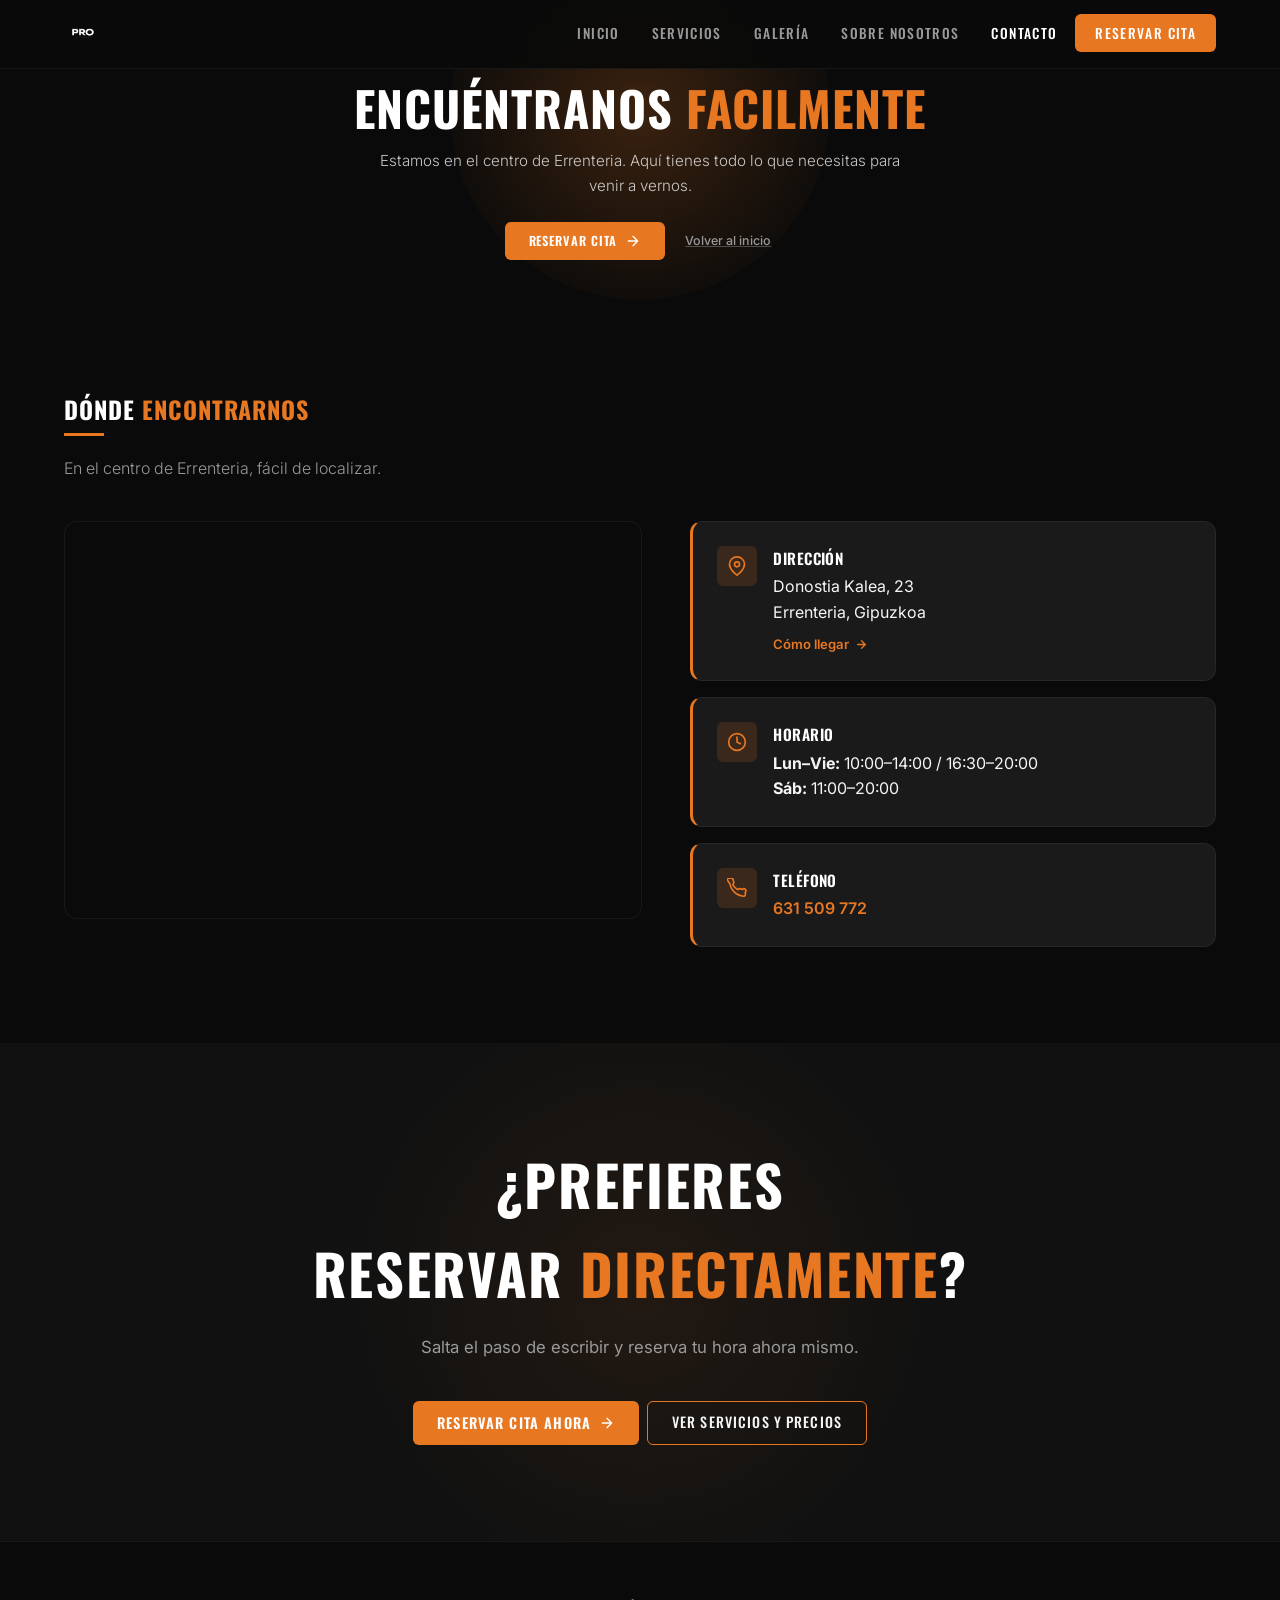
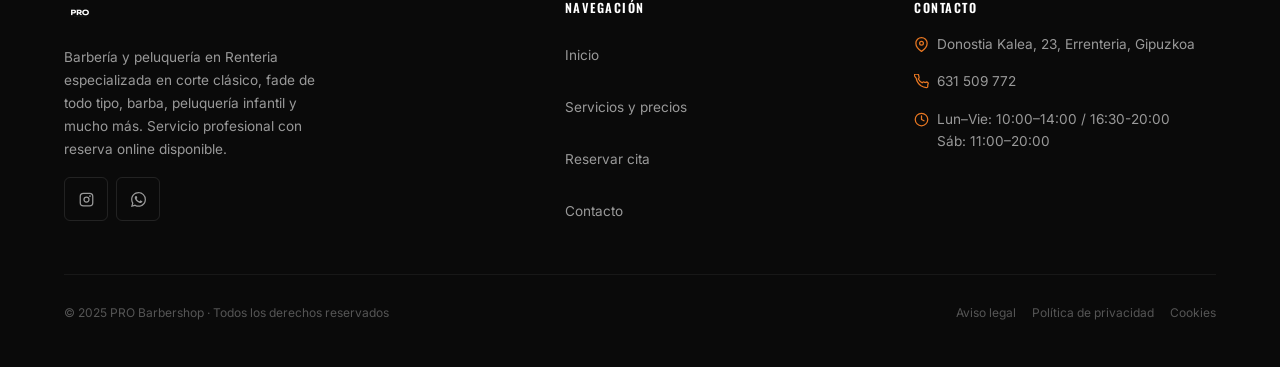
==== contacto.html @ c108e3f0 "commit pre-final" ====
<!DOCTYPE html>
<html lang="es">
<head>
  <meta charset="UTF-8">
  <meta name="viewport" content="width=device-width, initial-scale=1.0">
  <meta name="description" content="Contacta con PRO Barbershop en Errenteria. Dirección, horario, mapa y teléfono de nuestra barbería en Donostia Kalea 23, Gipuzkoa.">
  <meta name="theme-color" content="#0a0a0a">
  <title>Contacto — PRO Barbershop | Barbería en Errenteria</title>
  <link rel="preconnect" href="https://fonts.googleapis.com">
  <link rel="preconnect" href="https://fonts.gstatic.com" crossorigin>
  <link href="https://fonts.googleapis.com/css2?family=Oswald:wght@300;400;500;600;700&family=Inter:wght@300;400;500;600&display=swap" rel="stylesheet">
  <link rel="stylesheet" href="css/styles.css">
  <script type="text/javascript" charset="UTF-8" src="//cdn.cookie-script.com/s/6c1a89effa91e17a76d53b8a94916b73.js"></script>
</head>
<body>

  <!-- NAVEGACIÓN -->
  <header>
    <nav class="nav" role="navigation" aria-label="Navegación principal">
      <div class="container nav-inner">
        <a href="index.html" aria-label="PRO Barbershop — Inicio">
          <img src="img/logo-barber-pro.png" alt="PRO Barbershop" class="nav-logo">
        </a>

        <ul class="nav-links" role="list">
          <li><a href="index.html">Inicio</a></li>
          <li><a href="servicios.html">Servicios</a></li>
          <li><a href="galeria.html">Galería</a></li>
          <li><a href="sobre-nosotros.html">Sobre nosotros</a></li>
          <li><a href="contacto.html" class="activo">Contacto</a></li>
          <li><a href="reservas.html" class="nav-cta">Reservar cita</a></li>
        </ul>
        <button class="nav-hamburger" id="hamburger" aria-label="Abrir menú" aria-expanded="false">
          <span></span><span></span><span></span>
        </button>
      </div>
      <nav class="nav-menu-movil" id="menu-movil" aria-label="Menú móvil">
        <a href="index.html">Inicio</a>
        <a href="servicios.html">Servicios</a>
        <a href="galeria.html">Galería</a>
        <a href="sobre-nosotros.html">Sobre nosotros</a>
        <a href="contacto.html">Contacto</a>
        <a href="reservas.html" class="btn-primario">Reservar cita &rarr;</a>
      </nav>
    </nav>
  </header>


  <!-- ==========================================
       HEADER DE PÁGINA — compacto
  =========================================== -->
  <section class="header-pagina header-pagina-compacto" aria-label="Contacto">
    <div class="header-pagina-glow" aria-hidden="true"></div>
    <div class="container">
      <div class="header-pagina-contenido">
        <h1 class="hero-titulo header-pagina-titulo-compacto">
          Encuéntranos <span>facilmente</span>
        </h1>
        <p class="hero-subtitulo">
          Estamos en el centro de Errenteria. Aquí tienes todo
          lo que necesitas para venir a vernos.
        </p>
        <div class="header-pagina-acciones">
          <a href="reservas.html" class="btn-primario">
            Reservar cita
            <svg width="16" height="16" viewBox="0 0 24 24" fill="none" stroke="currentColor" stroke-width="2" stroke-linecap="round" stroke-linejoin="round" aria-hidden="true"><path d="M5 12h14M12 5l7 7-7 7"/></svg>
          </a>
          <a href="index.html" class="btn-volver">Volver al inicio</a>
        </div>
      </div>
    </div>
  </section>


  <!-- ==========================================
     MAPA + DATOS DE CONTACTO
=========================================== -->
<section class="seccion contacto-mapa" aria-label="Ubicación y mapa">
  <div class="container">

    <div class="reveal">
      <p class="seccion-titulo">Dónde <span>encontrarnos</span></p>
      <div class="linea-acento"></div>
      <p class="seccion-subtitulo">En el centro de Errenteria, fácil de localizar.</p>
    </div>

    <div class="contacto-grid">

      <!-- Mapa -->
      <div class="contacto-mapa-wrap reveal">
        <iframe
          class="contacto-mapa-iframe"
          src="https://www.google.com/maps?q=Donostia+Kalea+23,+Errenteria,+Gipuzkoa&output=embed"
          loading="lazy"
          referrerpolicy="no-referrer-when-downgrade"
          title="Ubicación de PRO Barbershop en Errenteria">
        </iframe>
      </div>

      <!-- Datos -->
      <div class="reveal reveal-delay-1">

        <div class="info-grid info-grid-vertical">

          <article class="info-card">
            <div class="info-card-icono" aria-hidden="true">
              <svg width="20" height="20" viewBox="0 0 24 24" fill="none" stroke="currentColor" stroke-width="2" stroke-linecap="round" stroke-linejoin="round"><path d="M21 10c0 7-9 13-9 13s-9-6-9-13a9 9 0 0118 0z"/><circle cx="12" cy="10" r="3"/></svg>
            </div>
            <div class="info-card-contenido">
              <h3 class="info-card-titulo">Dirección</h3>
              <p class="info-card-texto">
                Donostia Kalea, 23<br>
                Errenteria, Gipuzkoa
              </p>
              <a href="https://www.google.com/maps?q=Donostia+Kalea+23,+Errenteria,+Gipuzkoa" target="_blank" rel="noopener" class="contacto-link">
                Cómo llegar
                <svg width="13" height="13" viewBox="0 0 24 24" fill="none" stroke="currentColor" stroke-width="2.5" stroke-linecap="round" stroke-linejoin="round"><path d="M5 12h14M12 5l7 7-7 7"/></svg>
              </a>
            </div>
          </article>

          <article class="info-card">
            <div class="info-card-icono" aria-hidden="true">
              <svg width="20" height="20" viewBox="0 0 24 24" fill="none" stroke="currentColor" stroke-width="2" stroke-linecap="round" stroke-linejoin="round"><circle cx="12" cy="12" r="10"/><polyline points="12 6 12 12 16 14"/></svg>
            </div>
            <div class="info-card-contenido">
              <h3 class="info-card-titulo">Horario</h3>
              <p class="info-card-texto">
                <b>Lun–Vie:</b> 10:00–14:00 / 16:30–20:00<br>
                <b>Sáb:</b> 11:00–20:00
              </p>
            </div>
          </article>

          <article class="info-card">
            <div class="info-card-icono" aria-hidden="true">
              <svg width="20" height="20" viewBox="0 0 24 24" fill="none" stroke="currentColor" stroke-width="2" stroke-linecap="round" stroke-linejoin="round"><path d="M22 16.92v3a2 2 0 01-2.18 2 19.79 19.79 0 01-8.63-3.07A19.5 19.5 0 013.43 6.68 19.79 19.79 0 01.36 2.18 2 2 0 012.36.18h3a2 2 0 012 1.72c.127.96.361 1.903.7 2.81a2 2 0 01-.45 2.11L6.91 7.91a16 16 0 006.16 6.16l.72-.72a2 2 0 012.11-.45c.907.339 1.85.573 2.81.7A2 2 0 0122 16.92z"/></svg>
            </div>
            <div class="info-card-contenido">
              <h3 class="info-card-titulo">Teléfono</h3>
              <p class="info-card-texto">
                <a href="tel:+34631509772" class="contacto-link-inline">631 509 772</a>
              </p>
            </div>
          </article>

        </div>
      </div>

    </div>

  </div>
</section>

  <!-- ==========================================
       CTA FINAL
  =========================================== -->
  <section class="cta-final" aria-label="Llamada a la acción final">
    <div class="container">
      <div class="reveal">
        <h2 class="cta-final-titulo">¿Prefieres<br>reservar <span>directamente</span>?</h2>
        <p class="cta-final-subtitulo">Salta el paso de escribir y reserva tu hora ahora mismo.</p>
        <div class="cta-final-acciones">
          <a href="reservas.html" class="btn-primario">
            Reservar cita ahora
            <svg width="16" height="16" viewBox="0 0 24 24" fill="none" stroke="currentColor" stroke-width="2" stroke-linecap="round" stroke-linejoin="round" aria-hidden="true"><path d="M5 12h14M12 5l7 7-7 7"/></svg>
          </a>
          <a href="servicios.html" class="btn-secundario">Ver servicios y precios</a>
        </div>
      </div>
    </div>
  </section>


  <!-- FOOTER -->
  <footer class="footer" aria-label="Pie de página">
    <div class="container">
      <div class="footer-grid">
        <div>
          <img src="img/logo-barber-pro.png" alt="PRO Barbershop" class="footer-logo">
          <p class="footer-desc">Barbería y peluquería en Renteria especializada en corte clásico, fade de todo tipo, barba, peluquería infantil y mucho más. Servicio profesional con reserva online disponible.</p>
          <div class="footer-redes" aria-label="Redes sociales">
            <a href="https://www.instagram.com/m__mkd" target="_blank" rel="noopener" class="footer-red" aria-label="Instagram">
              <svg width="15" height="15" viewBox="0 0 24 24" fill="none" stroke="currentColor" stroke-width="2" stroke-linecap="round" stroke-linejoin="round" aria-hidden="true"><rect x="2" y="2" width="20" height="20" rx="5"/><circle cx="12" cy="12" r="4"/><circle cx="17.5" cy="6.5" r="0.5" fill="currentColor"/></svg>
            </a>
            <a href="https://wa.me/34631509772" target="_blank" rel="noopener" class="footer-red" aria-label="WhatsApp">
              <svg width="15" height="15" viewBox="0 0 24 24" fill="currentColor" aria-hidden="true"><path d="M17.472 14.382c-.297-.149-1.758-.867-2.03-.967-.273-.099-.471-.148-.67.15-.197.297-.767.966-.94 1.164-.173.199-.347.223-.644.075-.297-.15-1.255-.463-2.39-1.475-.883-.788-1.48-1.761-1.653-2.059-.173-.297-.018-.458.13-.606.134-.133.298-.347.446-.52.149-.174.198-.298.298-.497.099-.198.05-.371-.025-.52-.075-.149-.669-1.612-.916-2.207-.242-.579-.487-.5-.669-.51-.173-.008-.371-.01-.57-.01-.198 0-.52.074-.792.372-.272.297-1.04 1.016-1.04 2.479 0 1.462 1.065 2.875 1.213 3.074.149.198 2.096 3.2 5.077 4.487.709.306 1.262.489 1.694.625.712.227 1.36.195 1.871.118.571-.085 1.758-.719 2.006-1.413.248-.694.248-1.289.173-1.413-.074-.124-.272-.198-.57-.347m-5.421 7.403h-.004a9.87 9.87 0 01-5.031-1.378l-.361-.214-3.741.982.998-3.648-.235-.374a9.86 9.86 0 01-1.51-5.26c.001-5.45 4.436-9.884 9.888-9.884 2.64 0 5.122 1.03 6.988 2.898a9.825 9.825 0 012.893 6.994c-.003 5.45-4.437 9.884-9.885 9.884m8.413-18.297A11.815 11.815 0 0012.05 0C5.495 0 .16 5.335.157 11.892c0 2.096.547 4.142 1.588 5.945L.057 24l6.305-1.654a11.882 11.882 0 005.683 1.448h.005c6.554 0 11.89-5.335 11.893-11.893a11.821 11.821 0 00-3.48-8.413z"/></svg>
            </a>
          </div>
        </div>
        <nav aria-label="Navegación secundaria">
          <p class="footer-columna-titulo">Navegación</p>
          <ul class="footer-links" role="list">
            <li><a href="index.html">Inicio</a></li>
            <li><a href="servicios.html">Servicios y precios</a></li>
            <li><a href="reservas.html">Reservar cita</a></li>
            <li><a href="contacto.html">Contacto</a></li>
          </ul>
        </nav>
        <address style="font-style:normal;">
          <p class="footer-columna-titulo">Contacto</p>
          <div class="footer-info-item">
            <svg class="footer-info-icono" width="15" height="15" viewBox="0 0 24 24" fill="none" stroke="currentColor" stroke-width="2" stroke-linecap="round" stroke-linejoin="round" aria-hidden="true"><path d="M21 10c0 7-9 13-9 13s-9-6-9-13a9 9 0 0118 0z"/><circle cx="12" cy="10" r="3"/></svg>
            <span>Donostia Kalea, 23, Errenteria, Gipuzkoa</span>
          </div>
          <div class="footer-info-item">
            <svg class="footer-info-icono" width="15" height="15" viewBox="0 0 24 24" fill="none" stroke="currentColor" stroke-width="2" stroke-linecap="round" stroke-linejoin="round" aria-hidden="true"><path d="M22 16.92v3a2 2 0 01-2.18 2 19.79 19.79 0 01-8.63-3.07A19.5 19.5 0 013.43 6.68 19.79 19.79 0 01.36 2.18 2 2 0 012.36.18h3a2 2 0 012 1.72c.127.96.361 1.903.7 2.81a2 2 0 01-.45 2.11L6.91 7.91a16 16 0 006.16 6.16l.72-.72a2 2 0 012.11-.45c.907.339 1.85.573 2.81.7A2 2 0 0122 16.92z"/></svg>
            <a href="tel:+34631509772">631 509 772</a>
          </div>
          <div class="footer-info-item">
            <svg class="footer-info-icono" width="15" height="15" viewBox="0 0 24 24" fill="none" stroke="currentColor" stroke-width="2" stroke-linecap="round" stroke-linejoin="round" aria-hidden="true"><circle cx="12" cy="12" r="10"/><polyline points="12 6 12 12 16 14"/></svg>
            <div>
              <div>Lun–Vie: 10:00–14:00 / 16:30-20:00</div>
              <div>Sáb: 11:00–20:00</div>
            </div>
          </div>
        </address>
      </div>
      <div class="footer-bottom">
        <p class="footer-copy">© 2025 PRO Barbershop · Todos los derechos reservados</p>
        <nav class="footer-legal" aria-label="Legal">
          <a href="aviso-legal.html">Aviso legal</a>
          <a href="politica-privacidad.html">Política de privacidad</a>
          <a href="cookies.html">Cookies</a>
        </nav>
      </div>
    </div>
  </footer>

  <!-- Elfsight WhatsApp Chat | Untitled WhatsApp Chat -->
  <script src="https://elfsightcdn.com/platform.js" async></script>
  <div class="elfsight-app-116796c5-7142-4e91-89a8-7541a9882873" data-elfsight-app-lazy></div>
  <script src="js/main.js"></script>
</body>
</html>
---- css/styles.css ----
/* ============================================
   PRO BARBERSHOP — style.css
   Mobile First · Oswald + Inter · Naranja acento 
   
   Breakpoints:
   - Base:    0px+     → móvil (diseño principal)
   - sm:      480px+   → móvil grande
   - md:      768px+   → tablet
   - lg:      1024px+  → desktop
   - xl:      1200px+  → desktop grande

   ============================================ */

@import url('https://fonts.googleapis.com/css2?family=Oswald:wght@300;400;500;600;700&family=Inter:wght@300;400;500;600&display=swap');

/* ============================================
   VARIABLES
   ============================================ */
:root {
  --negro:        #0a0a0a;
  --negro-2:      #111111;
  --negro-3:      #1a1a1a;
  --negro-4:      #222222;
  --gris-oscuro:  #2e2e2e;
  --gris-medio:   #555555;
  --gris-claro:   #999999;
  --blanco:       #f5f5f5;
  --blanco-puro:  #ffffff;
  --naranja:      #e87722;
  --naranja-dark: #c45e0d;
  --naranja-glow: rgba(232, 119, 34, 0.15);

  --font-titulo: 'Oswald', sans-serif;
  --font-cuerpo: 'Inter', sans-serif;

  /* Espaciado base móvil */
  --espacio-xs:  8px;
  --espacio-sm:  16px;
  --espacio-md:  24px;
  --espacio-lg:  40px;
  --espacio-xl:  64px;

  /* Tamaño mínimo de toque — WCAG 2.5.5 */
  --touch-min:   44px;

  --radio:       6px;
  --radio-lg:    12px;
  --sombra:      0 4px 24px rgba(0,0,0,0.5);
  --transicion:  0.3s ease;
}

/* ============================================
   RESET
   ============================================ */
*, *::before, *::after {
  box-sizing: border-box;
  margin: 0;
  padding: 0;
}

html {
  scroll-behavior: smooth;
  /* Evita zoom automático en inputs en iOS */
  -webkit-text-size-adjust: 100%;
}

body {
  background: var(--negro);
  color: var(--blanco);
  font-family: var(--font-cuerpo);
  line-height: 1.6;
  overflow-x: hidden;
  /* Mejora rendering en móvil */
  -webkit-font-smoothing: antialiased;
  -moz-osx-font-smoothing: grayscale;
}

img {
  display: block;
  max-width: 100%;
  height: auto;
}

a   { text-decoration: none; color: inherit; }
ul  { list-style: none; }

/* ============================================
   UTILIDADES BASE (móvil)
   ============================================ */
.container {
  width: 100%;
  padding: 0 var(--espacio-sm);
}

@media (min-width: 480px) {
  .container { padding: 0 var(--espacio-md); }
}

@media (min-width: 1024px) {
  .container {
    max-width: 1200px;
    margin: 0 auto;
    padding: 0 var(--espacio-md);
  }
}

/* Sección: padding móvil reducido, crece en desktop */
.seccion {
  padding: var(--espacio-xl) 0;
}

@media (min-width: 1024px) {
  .seccion { padding: 96px 0; }
}

/* Títulos de sección */
.seccion-titulo {
  font-family: var(--font-titulo);
  font-size: 1.5rem;
  font-weight: 700;
  text-transform: uppercase;
  letter-spacing: 0.04em;
  color: var(--blanco-puro);
  margin-bottom: 8px;
  line-height: 1.1;
}

.seccion-titulo span { color: var(--naranja); }

.seccion-subtitulo {
  font-size: 0.95rem;
  color: var(--gris-claro);
  font-weight: 300;
  margin-bottom: var(--espacio-lg);
  line-height: 1.6;
}

@media (min-width: 768px) {
  .seccion-subtitulo { font-size: 1rem; }
}

.linea-acento {
  width: 40px;
  height: 3px;
  background: var(--naranja);
  margin: 10px 0 20px;
}

/* ============================================
   BOTONES — touch-friendly desde móvil
   ============================================ */
.btn-primario {
  display: inline-flex;
  align-items: center;
  justify-content: center;
  gap: var(--espacio-xs);
  min-height: var(--touch-min);
  background: var(--naranja);
  color: var(--blanco-puro);
  font-family: var(--font-titulo);
  font-size: 0.9rem;
  font-weight: 600;
  letter-spacing: 0.08em;
  text-transform: uppercase;
  padding: 0 var(--espacio-md);
  border: none;
  border-radius: var(--radio);
  cursor: pointer;
  transition: background var(--transicion), transform var(--transicion);
  /* Activo táctil */
  -webkit-tap-highlight-color: transparent;
}

.btn-primario:active {
  background: var(--naranja-dark);
  transform: scale(0.98);
}

@media (min-width: 1024px) {
  .btn-primario:hover {
    background: var(--naranja-dark);
    transform: translateY(-2px);
  }
  .btn-primario:active { transform: translateY(0); }
}

.btn-secundario {
  display: inline-flex;
  align-items: center;
  justify-content: center;
  gap: var(--espacio-xs);
  min-height: var(--touch-min);
  background: transparent;
  color: var(--blanco);
  font-family: var(--font-titulo);
  font-size: 0.88rem;
  font-weight: 500;
  letter-spacing: 0.08em;
  text-transform: uppercase;
  padding: 0 var(--espacio-md);
  border: 1px solid var(--naranja);
  border-radius: var(--radio);
  cursor: pointer;
  transition: border-color var(--transicion), color var(--transicion);
  -webkit-tap-highlight-color: transparent;
}

.btn-secundario:active {
  border-color: var(--naranja);
  color: var(--naranja);
}

@media (min-width: 1024px) {
  .btn-secundario:hover {
    border-color: var(--naranja);
    color: var(--naranja);
  }
}

/* ============================================
   NAVEGACIÓN — mobile first
   ============================================ */
.nav {
  position: fixed;
  top: 0; left: 0; right: 0;
  z-index: 1000;
  background: rgba(10,10,10,0.95);
  backdrop-filter: blur(12px);
  -webkit-backdrop-filter: blur(12px);
  border-bottom: 1px solid rgba(255,255,255,0.06);
}

.nav-inner {
  display: flex;
  align-items: center;
  justify-content: space-between;
  /* Altura mínima táctil en móvil */
  height: 60px;
}

@media (min-width: 1024px) {
  .nav-inner { height: 68px; }
}

.nav-logo {
  height: 32px;
  width: auto;
}

@media (min-width: 1024px) {
  .nav-logo { height: 38px; }
}

/* Links de navegación — ocultos en móvil */
.nav-links {
  display: none;
}

@media (min-width: 1024px) {
  .nav-links {
    display: flex;
    align-items: center;
    gap: 4px;
  }

  .nav-links a {
    font-family: var(--font-titulo);
    font-size: 0.85rem;
    font-weight: 500;
    letter-spacing: 0.1em;
    text-transform: uppercase;
    color: var(--gris-claro);
    padding: 8px 14px;
    border-radius: var(--radio);
    transition: color var(--transicion);
  }

  .nav-links a:hover,
  .nav-links a.activo { color: var(--blanco-puro); }

  .nav-cta {
    background: var(--naranja) !important;
    color: var(--blanco-puro) !important;
    padding: 9px 20px !important;
    border-radius: var(--radio) !important;
  }

  .nav-cta:hover { background: var(--naranja-dark) !important; }
}

/* Botón hamburguesa — visible solo en móvil */
.nav-hamburger {
  display: flex;
  flex-direction: column;
  gap: 5px;
  cursor: pointer;
  padding: var(--espacio-xs);
  border: none;
  background: transparent;
  min-width: var(--touch-min);
  min-height: var(--touch-min);
  align-items: center;
  justify-content: center;
  -webkit-tap-highlight-color: transparent;
}

.nav-hamburger span {
  display: block;
  width: 24px;
  height: 2px;
  background: var(--blanco);
  border-radius: 2px;
  transition: all var(--transicion);
}

.nav-hamburger.abierto span:nth-child(1) { transform: translateY(7px) rotate(45deg); }
.nav-hamburger.abierto span:nth-child(2) { opacity: 0; }
.nav-hamburger.abierto span:nth-child(3) { transform: translateY(-7px) rotate(-45deg); }

@media (min-width: 1024px) {
  .nav-hamburger { display: none; }
}

/* Menú móvil desplegable */
.nav-menu-movil {
  display: none;
  flex-direction: column;
  background: var(--negro-2);
  border-top: 1px solid rgba(255,255,255,0.06);
  padding: var(--espacio-sm) var(--espacio-sm) var(--espacio-md);
  gap: 4px;
}

.nav-menu-movil a {
  font-family: var(--font-titulo);
  font-size: 1rem;
  font-weight: 500;
  letter-spacing: 0.08em;
  text-transform: uppercase;
  color: var(--blanco-puro);
  /* Touch target mínimo */
  min-height: var(--touch-min);
  display: flex;
  align-items: center;
  padding: 0 var(--espacio-xs);
  border-bottom: 1px solid rgba(255,255,255,0.05);
  transition: color var(--transicion);
  -webkit-tap-highlight-color: transparent;
}

.nav-menu-movil a:active { color: var(--naranja); }

.nav-menu-movil .btn-primario {
  margin-top: var(--espacio-sm);
  width: 100%;
}

.nav-menu-movil.visible { display: flex; }

@media (min-width: 1024px) {
  .nav-menu-movil { display: none !important; }
}

/* ============================================
   HERO — mobile first
   ============================================ */
.hero {
  position: relative;
  /* En móvil: altura mínima de pantalla completa */
  min-height: 100svh;
  min-height: 100vh;
  display: flex;
  align-items: center;
  overflow: hidden;
}

.hero-bg {
  position: absolute;
  inset: 0;
  background-size: cover;
  /* En móvil centramos en la parte superior donde suele estar el sujeto */
  background-position: center top;
  filter: brightness(0.80);
  transform: scale(1.04);
  transition: transform 8s ease;
}

.hero-bg.loaded { transform: scale(1); }

@media (min-width: 768px) {
  .hero-bg { background-position: center center; }
}

.hero-overlay {
  position: absolute;
  inset: 0;
  /* En móvil: gradiente más fuerte para legibilidad del texto */
  background: linear-gradient(
    to bottom,
    rgba(10,10,10,0.5) 0%,
    rgba(10,10,10,0.3) 50%,
    rgba(10,10,10,0.7) 100%
  );
}

@media (min-width: 768px) {
  .hero-overlay {
    background: linear-gradient(
      to right,
      rgba(10,10,10,0.85) 0%,
      rgba(10,10,10,0.4) 60%,
      rgba(10,10,10,0.1) 100%
    );
  }
}

.hero-overlay-bottom {
  position: absolute;
  bottom: 0; left: 0; right: 0;
  height: 120px;
  background: linear-gradient(to top, var(--negro), transparent);
}

@media (min-width: 768px) {
  .hero-overlay-bottom { height: 180px; }
}

.hero-contenido {
  position: relative;
  z-index: 2;
  width: 100%;
  /* Espacio para la nav fija */
  padding-top: 60px;
}

@media (min-width: 1024px) {
  .hero-contenido {
    max-width: 680px;
    padding-top: 68px;
  }
}

.hero-badge {
  display: inline-flex;
  align-items: center;
  gap: var(--espacio-xs);
  background: var(--naranja-glow);
  border: 1px solid rgba(232,119,34,0.3);
  border-radius: 100px;
  padding: 6px 14px;
  font-size: 0.72rem;
  font-weight: 500;
  letter-spacing: 0.1em;
  text-transform: uppercase;
  color: var(--naranja);
  margin-bottom: var(--espacio-sm);
  animation: fadeInDown 0.7s ease both;
}

.hero-badge::before {
  content: '';
  width: 6px; height: 6px;
  border-radius: 50%;
  background: var(--naranja);
  flex-shrink: 0;
}

.hero-titulo {
  font-family: var(--font-titulo);
  /* En móvil más compacto */
  font-size: clamp(2.6rem, 12vw, 5.5rem);
  font-weight: 700;
  line-height: 1.0;
  text-transform: uppercase;
  letter-spacing: 0.02em;
  color: var(--blanco-puro);
  margin-bottom: var(--espacio-sm);
  animation: fadeInUp 0.7s 0.1s ease both;
}

.hero-titulo span { color: var(--naranja); }

/* Teléfono rápido en hero */
.hero-contacto-rapido {
  margin-bottom: var(--espacio-sm);
  animation: fadeInDown 0.7s 0.15s ease both;
  margin-top: var(--espacio-md);
}

.hero-contacto-item {
  display: inline-flex;
  align-items: center;
  gap: 6px;
  min-height: 36px;
  font-size: 0.85rem;
  font-weight: 600;
  color: var(--blanco-puro);
  white-space: nowrap;
  background: var(--naranja-glow);
  border: 1px solid var(--naranja);
  border-radius: 100px;
  padding: 0 16px;
  transition: background var(--transicion), border-color var(--transicion);
  -webkit-tap-highlight-color: transparent;
}

.hero-contacto-item svg { color: var(--naranja); flex-shrink: 0; }


.hero-subtitulo {
  font-size: 0.95rem;
  font-weight: 300;
  color: rgba(245,245,245,0.8);
  line-height: 1.65;
  margin-bottom: var(--espacio-md);
  animation: fadeInUp 0.7s 0.2s ease both;
}

@media (min-width: 768px) {
  .hero-subtitulo {
    font-size: 0.8rem;
    max-width: 520px;
    margin-bottom: var(--espacio-lg);
    margin-left: auto;
    margin-right: auto;
    text-align: center;
  }
}

/* Acciones hero: apiladas en móvil, en fila en desktop */
.hero-acciones {
  display: flex;
  flex-direction: column;
  gap: var(--espacio-xs);
  margin-bottom: var(--espacio-lg);
  animation: fadeInUp 0.7s 0.3s ease both;
}

.hero-acciones .btn-primario,
.hero-acciones .btn-secundario {
  width: 100%;
}

@media (min-width: 480px) {
  .hero-acciones {
    flex-direction: row;
    flex-wrap: wrap;
  }
  .hero-acciones .btn-primario,
  .hero-acciones .btn-secundario {
    width: auto;
  }
}

/* Stats hero: en fila desde móvil con menos gap */
.hero-stats {
  display: flex;
  gap: var(--espacio-md);
  animation: fadeInUp 0.7s 0.4s ease both;
}

@media (min-width: 768px) {
  .hero-stats { gap: 40px; }
}

.hero-stat-numero {
  font-family: var(--font-titulo);
  font-size: 1.6rem;
  font-weight: 700;
  color: var(--naranja);
  line-height: 1;
}

@media (min-width: 768px) {
  .hero-stat-numero { font-size: 2rem; }
}

.hero-stat-label {
  font-size: 0.68rem;
  color: var(--gris-claro);
  text-transform: uppercase;
  letter-spacing: 0.06em;
  margin-top: 4px;
}

@media (min-width: 768px) {
  .hero-stat-label { font-size: 0.75rem; }
}

.hero-scroll {
  position: absolute;
  bottom: var(--espacio-md);
  left: 50%;
  transform: translateX(-50%);
  z-index: 2;
  display: flex;
  flex-direction: column;
  align-items: center;
  gap: var(--espacio-xs);
  animation: pulseScroll 2s infinite;
  /* Oculto en móvil pequeño para no saturar */
  display: none;
}

@media (min-width: 480px) {
  .hero-scroll { display: flex; }
}

.hero-scroll span {
  font-size: 0.62rem;
  letter-spacing: 0.15em;
  text-transform: uppercase;
  color: var(--gris-claro);
}

.hero-scroll-linea {
  width: 1px;
  height: 36px;
  background: linear-gradient(to bottom, var(--naranja), transparent);
}

/* ============================================
   SERVICIOS — mobile first
   ============================================ */
.servicios { background: var(--negro-2); }

/* En móvil: una columna */
.servicios-grid {
  display: grid;
  grid-template-columns: 1fr;
  gap: 1px;
  background: rgba(255,255,255,0.06);
  border: 1px solid rgba(255,255,255,0.06);
  border-radius: var(--radio-lg);
  overflow: hidden;
  margin-bottom: var(--espacio-md);
}

@media (min-width: 480px) {
  .servicios-grid { grid-template-columns: 1fr 1fr; }
}

@media (min-width: 1024px) {
  .servicios-grid { grid-template-columns: repeat(4, 1fr); }
}

.servicio-card {
  background: var(--negro-3);
  padding: var(--espacio-md);
  display: flex;
  flex-direction: column;
  gap: var(--espacio-xs);
  transition: background var(--transicion);
}

@media (min-width: 1024px) {
  .servicio-card:hover { background: var(--negro-4); }
  .servicio-card { padding: 32px 28px; }
}

.servicio-icono {
  width: 40px; height: 40px;
  border-radius: var(--radio);
  background: var(--naranja-glow);
  border: 1px solid rgba(232,119,34,0.2);
  display: flex;
  align-items: center;
  justify-content: center;
  font-size: 1.1rem;
  margin-bottom: 4px;
}

.servicio-nombre {
  font-family: var(--font-titulo);
  font-size: 1rem;
  font-weight: 600;
  letter-spacing: 0.05em;
  text-transform: uppercase;
  color: var(--blanco-puro);
}

@media (min-width: 768px) {
  .servicio-nombre { font-size: 1.1rem; }
}

.servicio-desc {
  font-size: 0.82rem;
  color: var(--gris-claro);
  line-height: 1.5;
  flex: 1;
}

@media (min-width: 768px) {
  .servicio-desc { font-size: 0.85rem; }
}

.servicio-precio {
  font-family: var(--font-titulo);
  font-size: 1.5rem;
  font-weight: 700;
  color: var(--naranja);
}

.servicio-precio span {
  font-size: 0.82rem;
  font-weight: 400;
  color: var(--gris-medio);
  font-family: var(--font-cuerpo);
}

.servicio-leer-mas {
  color: var(--naranja);
  font-weight: 600;
  text-decoration: underline;
  text-decoration-color: rgba(232,119,34,0.4);
  white-space: nowrap;
  transition: opacity var(--transicion);
}

.servicio-leer-mas:active,
.servicio-leer-mas:hover {
  opacity: 0.75;
}

/* Touch target mínimo para el enlace de reservar */
.servicio-reservar {
  font-family: var(--font-titulo);
  font-size: 1rem;
  font-weight: 600;
  letter-spacing: 0.08em;
  text-transform: uppercase;
  color: var(--naranja);
  display: flex;
  align-items: center;
  justify-content: center;
  gap: 8px;
  min-height: var(--touch-min);
  width: 100%;
  border: 2px solid var(--naranja);
  border-radius: 10px;
  background: none;
  cursor: pointer;
  padding: 0 var(--espacio-sm);
  margin-top: var(--espacio-xs);
  transition: background var(--transicion), color var(--transicion);
  -webkit-tap-highlight-color: transparent;
}

/* Teléfono en hero */
.hero-telefono {
  display: inline-flex;
  align-items: center;
  gap: 8px;
  margin-top: var(--espacio-md);
  min-height: var(--touch-min);
  font-family: var(--font-titulo);
  font-size: 1.1rem;
  font-weight: 500;
  letter-spacing: 0.06em;
  color: var(--blanco-puro);
  border-bottom: 1px solid rgba(255,255,255,0.25);
  padding-bottom: 2px;
  transition: color var(--transicion), border-color var(--transicion);
  -webkit-tap-highlight-color: transparent;
  animation: fadeInUp 0.7s 0.5s ease both;
}

.hero-telefono svg {
  color: var(--naranja);
  flex-shrink: 0;
}

.hero-telefono:active,
.hero-telefono:hover {
  color: var(--naranja);
  border-color: var(--naranja);
}

.servicio-reservar:active {
  background: var(--naranja);
  color: var(--blanco-puro);
}

@media (min-width: 1024px) {
  .servicio-reservar {
    width: auto;
    justify-content: flex-start;
  }
  .servicio-reservar:hover {
    background: var(--naranja);
    color: var(--blanco-puro);
  }
}

.servicios-footer {
  display: flex;
  flex-direction: column;
  gap: var(--espacio-sm);
  padding-top: var(--espacio-xs);
}

@media (min-width: 768px) {
  .servicios-footer {
    flex-direction: row;
    align-items: center;
    justify-content: space-between;
  }
}

.servicios-nota {
  font-size: 0.82rem;
  color: var(--gris-medio);
}

/* ============================================
   GALERÍA — mobile first
   ============================================ */
.galeria { background: var(--negro); }

/* Móvil: 2 columnas compactas */
.galeria-grid {
  display: grid;
  grid-template-columns: 1fr 1fr;
  gap: 6px;
  margin-bottom: var(--espacio-md);
}

@media (min-width: 768px) {
  .galeria-grid {
    grid-template-columns: repeat(3, 1fr);
    gap: 8px;
  }
  /* Primera foto más grande en tablet+ */
  .galeria-item:first-child {
    grid-column: 1 / 2;
    grid-row: 1 / 3;
  }
}

.galeria-item {
  overflow: hidden;
  border-radius: var(--radio);
  position: relative;
  background: var(--negro-3);
  /* Aspect ratio consistente en móvil */
  aspect-ratio: 1 / 1;
}

@media (min-width: 768px) {
  .galeria-item { aspect-ratio: auto; }
  .galeria-item:first-child { min-height: 420px; }
  .galeria-item img { min-height: 200px; }
}

.galeria-item img {
  width: 100%;
  height: 100%;
  object-fit: cover;
  transition: transform 0.5s ease;
}

.galeria-item-overlay {
  position: absolute;
  inset: 0;
  transition: background var(--transicion);
  display: flex;
  align-items: center;
  justify-content: center;
}

.lightbox-prev,
.lightbox-next {
  position: absolute;
  top: 50%;
  transform: translateY(-50%);
  width: 36px;
  height: 36px;
  display: flex;
  align-items: center;
  justify-content: center;
  background: rgba(232, 119, 34, 0.85);
  border: none;
  border-radius: 50%;
  color: var(--blanco-puro);
  font-size: 1.1rem;
  cursor: pointer;
  transition: background var(--transicion), transform var(--transicion);
  -webkit-tap-highlight-color: transparent;
  z-index: 2001;
  box-shadow: 0 2px 12px rgba(0,0,0,0.4);
}

.lightbox-prev { left: 10px; }
.lightbox-next { right: 10px; }

.lightbox-prev:active,
.lightbox-next:active {
  background: var(--naranja-dark);
  transform: translateY(-50%) scale(0.92);
}

@media (min-width: 1024px) {
  .lightbox-prev:hover,
  .lightbox-next:hover {
    background: var(--naranja-dark);
    transform: translateY(-50%) scale(1.08);
  }
}

/* ============================================
   CONFIANZA — mobile first
   ============================================ */
.confianza { background: var(--negro-2); }

/* Móvil: apilado */
.confianza-grid {
  display: grid;
  grid-template-columns: 1fr;
  gap: var(--espacio-lg);
}

@media (min-width: 1024px) {
  .confianza-grid {
    grid-template-columns: 1fr 1fr;
    gap: 48px;
    align-items: start;
  }
}

.confianza-stats {
  display: grid;
  grid-template-columns: 1fr 1fr;
  gap: var(--espacio-sm);
  margin-bottom: var(--espacio-sm);
}

.stat-card {
  background: var(--negro-3);
  border: 1px solid rgba(255,255,255,0.06);
  border-radius: var(--radio-lg);
  padding: var(--espacio-md) var(--espacio-sm);
  text-align: center;
}

@media (min-width: 768px) {
  .stat-card { padding: 24px 20px; }
}

.stat-numero {
  font-family: var(--font-titulo);
  font-size: 2rem;
  font-weight: 700;
  color: var(--naranja);
  line-height: 1;
  margin-bottom: 6px;
}

@media (min-width: 768px) {
  .stat-numero { font-size: 2.4rem; }
}

.stat-label {
  font-size: 0.72rem;
  color: var(--gris-claro);
  text-transform: uppercase;
  letter-spacing: 0.06em;
}

@media (min-width: 768px) {
  .stat-label { font-size: 0.78rem; }
}

.valoracion-global {
  display: flex;
  align-items: center;
  gap: var(--espacio-sm);
  background: var(--negro-3);
  border: 1px solid rgba(255,255,255,0.06);
  border-radius: var(--radio-lg);
  padding: var(--espacio-sm) var(--espacio-md);
}

.valoracion-numero {
  font-family: var(--font-titulo);
  font-size: 2.6rem;
  font-weight: 700;
  color: var(--blanco-puro);
  line-height: 1;
}

@media (min-width: 768px) {
  .valoracion-numero { font-size: 3rem; }
}

.estrellas {
  color: var(--naranja);
  font-size: 1rem;
  margin-bottom: 2px;
}

.valoracion-texto {
  font-size: 0.78rem;
  color: var(--gris-claro);
}

.opiniones-lista {
  display: flex;
  flex-direction: column;
  gap: var(--espacio-sm);
}

.opinion-card {
  background: var(--negro-3);
  border: 1px solid rgba(255,255,255,0.06);
  border-radius: var(--radio-lg);
  padding: var(--espacio-sm) var(--espacio-md);
  position: relative;
}

@media (min-width: 768px) {
  .opinion-card { padding: 20px 24px; }
}

.opinion-card::before {
  content: '"';
  position: absolute;
  top: 10px; right: 16px;
  font-size: 2.5rem;
  color: var(--naranja);
  opacity: 0.2;
  font-family: Georgia, serif;
  line-height: 1;
}

.opinion-estrellas {
  color: var(--naranja);
  font-size: 0.82rem;
  margin-bottom: 6px;
}

.opinion-texto {
  font-size: 0.85rem;
  color: rgba(245,245,245,0.8);
  line-height: 1.6;
  margin-bottom: var(--espacio-sm);
}

.opinion-autor {
  font-size: 0.75rem;
  font-weight: 600;
  color: var(--gris-claro);
  text-transform: uppercase;
  letter-spacing: 0.06em;
}

/* ============================================
   BARBERO — mobile first
   ============================================ */
.barbero { background: var(--negro); }

/* Móvil: imagen arriba, texto abajo */
.barbero-grid {
  display: grid;
  grid-template-columns: 1fr;
  gap: var(--espacio-lg);
}

@media (min-width: 1024px) {
  .barbero-grid {
    grid-template-columns: 1fr 1.2fr;
    gap: 64px;
    align-items: center;
  }
}

.barbero-imagen-wrap {
  position: relative;
  max-width: 400px;
  margin: 0 auto;
  width: 100%;
}

@media (min-width: 1024px) {
  .barbero-imagen-wrap {
    max-width: 100%;
    margin: 0;
  }
}

.barbero-imagen {
  width: 100%;
  aspect-ratio: 4 / 3;
  object-fit: cover;
  object-position: center top;
  border-radius: var(--radio-lg);
  filter: grayscale(20%);
}

@media (min-width: 768px) {
  .barbero-imagen { aspect-ratio: 3 / 4; }
}

.barbero-imagen-deco {
  position: absolute;
  bottom: -12px; right: -12px;
  width: 80px; height: 80px;
  border: 2px solid var(--naranja);
  border-radius: var(--radio-lg);
  z-index: -1;
}

@media (min-width: 768px) {
  .barbero-imagen-deco {
    bottom: -16px; right: -16px;
    width: 120px; height: 120px;
  }
}

.barbero-badge-foto {
  position: absolute;
  bottom: var(--espacio-sm);
  left: -12px;
  background: var(--naranja);
  color: white;
  font-family: var(--font-titulo);
  font-size: 0.7rem;
  font-weight: 600;
  letter-spacing: 0.08em;
  text-transform: uppercase;
  padding: 8px 14px;
  border-radius: var(--radio);
  box-shadow: 0 8px 24px rgba(232,119,34,0.4);
}

@media (min-width: 768px) {
  .barbero-badge-foto {
    left: -20px;
    font-size: 0.75rem;
    padding: 10px 18px;
  }
}

.barbero-nombre {
  font-family: var(--font-titulo);
  font-size: clamp(2rem, 8vw, 3.2rem);
  font-weight: 700;
  text-transform: uppercase;
  color: var(--blanco-puro);
  margin-bottom: 4px;
}

.barbero-titulo-rol {
  font-size: 0.85rem;
  color: var(--naranja);
  text-transform: uppercase;
  letter-spacing: 0.1em;
  margin-bottom: var(--espacio-md);
  font-weight: 500;
}

.barbero-texto {
  font-size: 0.92rem;
  color: rgba(245,245,245,0.7);
  line-height: 1.75;
  margin-bottom: var(--espacio-md);
}

@media (min-width: 768px) {
  .barbero-texto { font-size: 1rem; }
}

.barbero-redes {
  display: flex;
  gap: var(--espacio-sm);
  margin-bottom: var(--espacio-md);
  flex-wrap: wrap;
}

.red-social-btn {
  display: flex;
  align-items: center;
  gap: var(--espacio-xs);
  min-height: var(--touch-min);
  background: var(--negro-3);
  border: 1px solid rgba(255,255,255,0.1);
  border-radius: var(--radio);
  padding: 0 var(--espacio-sm);
  font-size: 0.82rem;
  font-weight: 500;
  color: var(--gris-claro);
  transition: all var(--transicion);
  cursor: pointer;
  -webkit-tap-highlight-color: transparent;
}

.red-social-btn:active,
.red-social-btn:hover {
  border-color: var(--naranja);
  color: var(--naranja);
}

/* Acciones del barbero: apiladas en móvil */
.barbero-acciones {
  display: flex;
  flex-direction: column;
  gap: var(--espacio-xs);
}

@media (min-width: 480px) {
  .barbero-acciones {
    flex-direction: row;
    flex-wrap: wrap;
  }
}

.barbero-acciones .btn-primario,
.barbero-acciones .btn-secundario {
  width: 100%;
}

@media (min-width: 480px) {
  .barbero-acciones .btn-primario,
  .barbero-acciones .btn-secundario {
    width: auto;
  }
}

/* ============================================
   CTA FINAL
   ============================================ */
.cta-final {
  background: var(--negro-2);
  text-align: center;
  padding: var(--espacio-xl) var(--espacio-sm);
  position: relative;
  overflow: hidden;
}

@media (min-width: 768px) {
  .cta-final { padding: 96px var(--espacio-md); }
}

.cta-final::before {
  content: '';
  position: absolute;
  top: 50%; left: 50%;
  transform: translate(-50%, -50%);
  width: 400px; height: 400px;
  background: radial-gradient(circle, rgba(232,119,34,0.08) 0%, transparent 70%);
  pointer-events: none;
}

@media (min-width: 768px) {
  .cta-final::before { width: 600px; height: 600px; }
}

.cta-final-titulo {
  font-family: var(--font-titulo);
  font-size: clamp(1.8rem, 8vw, 3.5rem);
  font-weight: 700;
  text-transform: uppercase;
  letter-spacing: 0.03em;
  color: var(--blanco-puro);
  margin-bottom: var(--espacio-sm);
  position: relative;
}

.cta-final-titulo span { color: var(--naranja); }

.cta-final-subtitulo {
  font-size: 0.95rem;
  color: var(--gris-claro);
  margin-bottom: var(--espacio-lg);
  max-width: 480px;
  margin-left: auto;
  margin-right: auto;
  position: relative;
}

@media (min-width: 768px) {
  .cta-final-subtitulo { font-size: 1.05rem; }
}

/* Acciones CTA: apiladas en móvil */
.cta-final-acciones {
  display: flex;
  flex-direction: column;
  gap: var(--espacio-xs);
  align-items: center;
  position: relative;
}

.cta-final-acciones .btn-primario,
.cta-final-acciones .btn-secundario {
  width: 100%;
  max-width: 320px;
}

@media (min-width: 480px) {
  .cta-final-acciones {
    flex-direction: row;
    justify-content: center;
    flex-wrap: wrap;
  }
  .cta-final-acciones .btn-primario,
  .cta-final-acciones .btn-secundario {
    width: auto;
    max-width: none;
  }
}

/* ============================================
   FOOTER — mobile first
   ============================================ */
.footer {
  background: var(--negro);
  border-top: 1px solid rgba(255,255,255,0.06);
  padding: var(--espacio-lg) 0 var(--espacio-md);
}

@media (min-width: 768px) {
  .footer { padding: 56px 0 32px; }
}

/* Móvil: una columna */
.footer-grid {
  display: grid;
  grid-template-columns: 1fr;
  gap: var(--espacio-lg);
  margin-bottom: var(--espacio-lg);
}

@media (min-width: 768px) {
  .footer-grid { grid-template-columns: 1fr 1fr; }
}

@media (min-width: 1024px) {
  .footer-grid {
    grid-template-columns: 1.5fr 1fr 1fr;
    gap: 48px;
  }
}

.footer-logo {
  height: 28px;
  margin-bottom: var(--espacio-sm);
}

@media (min-width: 768px) {
  .footer-logo { height: 32px; }
}

.footer-desc {
  font-size: 0.85rem;
  color: var(--gris-claro);
  line-height: 1.7;
  margin-bottom: var(--espacio-sm);
  max-width: 280px;
}

.footer-redes {
  display: flex;
  gap: var(--espacio-xs);
}

.footer-red {
  width: var(--touch-min);
  height: var(--touch-min);
  border-radius: var(--radio);
  border: 1px solid rgba(255,255,255,0.1);
  display: flex;
  align-items: center;
  justify-content: center;
  color: var(--gris-claro);
  transition: all var(--transicion);
  -webkit-tap-highlight-color: transparent;
}

.footer-red:active,
.footer-red:hover {
  border-color: var(--naranja);
  color: var(--naranja);
}

.footer-columna-titulo {
  font-family: var(--font-titulo);
  font-size: 0.78rem;
  font-weight: 600;
  letter-spacing: 0.12em;
  text-transform: uppercase;
  color: var(--blanco-puro);
  margin-bottom: var(--espacio-sm);
}

.footer-links {
  display: flex;
  flex-direction: column;
  gap: var(--espacio-xs);
}

.footer-links a {
  font-size: 0.85rem;
  color: var(--gris-claro);
  /* Touch target */
  min-height: var(--touch-min);
  display: flex;
  align-items: center;
  transition: color var(--transicion);
  -webkit-tap-highlight-color: transparent;
}

.footer-links a:active,
.footer-links a:hover { color: var(--naranja); }

.footer-info-item {
  display: flex;
  gap: var(--espacio-xs);
  margin-bottom: var(--espacio-sm);
  font-size: 0.85rem;
  color: var(--gris-claro);
  align-items: flex-start;
}

.footer-info-icono {
  color: var(--naranja);
  flex-shrink: 0;
  margin-top: 3px;
}

.footer-bottom {
  border-top: 1px solid rgba(255,255,255,0.06);
  padding-top: var(--espacio-sm);
  display: flex;
  flex-direction: column;
  gap: var(--espacio-sm);
  text-align: center;
}

@media (min-width: 768px) {
  .footer-bottom {
    flex-direction: row;
    justify-content: space-between;
    align-items: center;
    text-align: left;
  }
}

.footer-copy {
  font-size: 0.75rem;
  color: var(--gris-medio);
}

.footer-legal {
  display: flex;
  gap: var(--espacio-sm);
  justify-content: center;
}

@media (min-width: 768px) {
  .footer-legal { justify-content: flex-end; }
}

.footer-legal a {
  font-size: 0.75rem;
  color: var(--gris-medio);
  transition: color var(--transicion);
  min-height: var(--touch-min);
  display: flex;
  align-items: center;
}

.footer-legal a:active,
.footer-legal a:hover { color: var(--gris-claro); }

/* ============================================
   ANIMACIONES
   ============================================ */
@keyframes fadeInUp {
  from { opacity: 0; transform: translateY(20px); }
  to   { opacity: 1; transform: translateY(0); }
}

@keyframes fadeInDown {
  from { opacity: 0; transform: translateY(-12px); }
  to   { opacity: 1; transform: translateY(0); }
}

@keyframes pulseScroll {
  0%, 100% { opacity: 0.5; transform: translateX(-50%) translateY(0); }
  50%       { opacity: 1;   transform: translateX(-50%) translateY(6px); }
}

/* Scroll reveal — reducido en móvil para mejor rendimiento */
.reveal {
  opacity: 0;
  transform: translateY(20px);
  transition: opacity 0.6s ease, transform 0.6s ease;
}

@media (min-width: 768px) {
  .reveal { transform: translateY(32px); }
}

.reveal.visible {
  opacity: 1;
  transform: translateY(0);
}

.reveal-delay-1 { transition-delay: 0.08s; }
.reveal-delay-2 { transition-delay: 0.16s; }
.reveal-delay-3 { transition-delay: 0.24s; }
.reveal-delay-4 { transition-delay: 0.32s; }

/* En móvil eliminamos delays para no ralentizar la percepción */
@media (max-width: 767px) {
  .reveal-delay-1,
  .reveal-delay-2,
  .reveal-delay-3,
  .reveal-delay-4 { transition-delay: 0s; }
}

/* ============================================
   LIGHTBOX
   ============================================ */
.lightbox {
  display: none;
  position: fixed;
  inset: 0;
  z-index: 2000;
  background: rgba(0,0,0,0.95);
  align-items: center;
  justify-content: center;
  padding: var(--espacio-sm);
  cursor: zoom-out;
}

.lightbox.activo { display: flex; }

.lightbox-img {
  max-width: 100%;
  max-height: 90vh;
  object-fit: contain;
  border-radius: var(--radio);
  cursor: default;
  animation: fadeInUp 0.25s ease;
}

.lightbox-cerrar {
  position: absolute;
  top: var(--espacio-sm);
  right: var(--espacio-sm);
  width: 44px;
  height: 44px;
  display: flex;
  align-items: center;
  justify-content: center;
  background: rgba(255,255,255,0.1);
  border: none;
  border-radius: 50%;
  color: var(--blanco-puro);
  font-size: 1.2rem;
  cursor: pointer;
  transition: background var(--transicion);
  -webkit-tap-highlight-color: transparent;
}

.lightbox-cerrar:hover,
.lightbox-cerrar:active { background: rgba(255,255,255,0.2); }


.galeria-item { cursor: pointer; }

.galeria-item-overlay {
  pointer-events: none;
}

/* ============================================
   RESERVAS — añadido a styles.css
   Mobile First
   ============================================ */


/* ============================================
   HEADER DE PÁGINA — sin foto (páginas interiores)
   ============================================ */
.header-pagina {
  position: relative;
  background: var(--negro);
  overflow: hidden;
  padding-top: 60px;
  padding-bottom: var(--espacio-xl);
}

@media (min-width: 1024px) {
  .header-pagina {
    padding-top: 68px;
    padding-bottom: 96px;
  }
}

.header-pagina-glow {
  position: absolute;
  top: -80px;
  left: 50%;
  transform: translateX(-50%);
  width: 280px;
  height: 280px;
  border-radius: 50%;
  background: radial-gradient(circle, rgba(232, 119, 34, 0.22) 0%, transparent 80%);
  pointer-events: none;
}

@media (min-width: 768px) {
  .header-pagina-glow {
    width: 380px;
    height: 380px;
  }
}

.header-pagina-glow-abajo {
  position: absolute;
  bottom: -100px;
  left: 50%;
  transform: translateX(-50%);
  width: 260px;
  height: 260px;
  border-radius: 50%;
  background: radial-gradient(circle, rgba(232,119,34,0.18) 0%, transparent 80%);
  pointer-events: none;
}

.header-pagina-glow-izq {
  position: absolute;
  top: 40%;
  left: -60px;
  width: 220px;
  height: 220px;
  border-radius: 50%;
  background: radial-gradient(circle, rgba(232,119,34,0.16) 0%, transparent 80%);
  pointer-events: none;
}

.header-pagina-glow-der {
  position: absolute;
  top: 40%;
  right: -60px;
  width: 220px;
  height: 220px;
  border-radius: 50%;
  background: radial-gradient(circle, rgba(232,119,34,0.16) 0%, transparent 80%);
  pointer-events: none;
}

@media (min-width: 768px) {
  .header-pagina-glow-abajo { width: 340px; height: 340px; }
  .header-pagina-glow-izq,
  .header-pagina-glow-der { width: 300px; height: 300px; }
}

.header-pagina-contenido {
  position: relative;
  z-index: 2;
  padding-top: var(--espacio-lg);
  text-align: center;
  margin: 0 auto;
}

@media (min-width: 1024px) {
  .header-pagina-contenido {
    max-width: 680px;
  }
}

.header-pagina-titulo {
  font-size: clamp(2.4rem, 11vw, 4rem);
}

.header-pagina-subtitulo {
  margin-bottom: 0;
}

/* Header compacto — solo título, sin badge ni párrafo */
/* Header compacto — reduce padding vertical, válido con o sin badge/subtítulo */
.header-pagina-compacto {
  padding-top: 60px;
  padding-bottom: var(--espacio-md);
}

@media (min-width: 1024px) {
  .header-pagina-compacto {
    padding-top: 68px;
    padding-bottom: var(--espacio-lg);
  }
}

.header-pagina-compacto .header-pagina-contenido {
  padding-top: var(--espacio-sm);
}

.header-pagina-titulo-compacto {
  font-size: clamp(2rem, 8vw, 3rem);
  margin-bottom: var(--espacio-sm);
}

.header-pagina-frase {
  font-size: 0.85rem;
  color: var(--gris-claro);
  font-weight: 300;
  margin-top: 0;
  margin-bottom: var(--espacio-md);
  max-width: 480px;
  margin-left: auto;
  margin-right: auto;
  line-height: 1.6;
}

/* Cuando el header compacto lleva badge y subtítulo (ej. reservas) */
.header-pagina-compacto .hero-badge {
  margin-bottom: var(--espacio-sm);
}

.header-pagina-compacto .hero-subtitulo {
  margin-bottom: var(--espacio-md);
  font-size: 0.85rem;
}

@media (min-width: 768px) {
  .header-pagina-compacto .hero-subtitulo {
    font-size: 0.95rem;
    margin-bottom: var(--espacio-md);
  }
}

.header-pagina-compacto .hero-contacto-rapido {
  margin-top: 0;
  margin-bottom: 0;
}

.header-pagina-acciones {
  display: flex;
  flex-direction: row;
  justify-content: center;
  align-items: center;
  gap: var(--espacio-sm);
  flex-wrap: wrap;
  margin-top: var(--espacio-xs);
}

.header-pagina-acciones .btn-primario {
  font-size: 0.78rem;
  font-weight: 600;
  padding: 0 var(--espacio-md);
  min-height: 38px;
  width: auto;
}

.header-pagina-acciones .btn-volver {
  display: inline-flex;
  align-items: center;
  font-size: 0.78rem;
  font-weight: 500;
  color: var(--gris-claro);
  text-decoration: underline;
  text-decoration-color: rgba(255,255,255,0.25);
  min-height: 38px;
  padding: 0 4px;
  transition: color var(--transicion);
  -webkit-tap-highlight-color: transparent;
}

.header-pagina-acciones .btn-volver:active,
.header-pagina-acciones .btn-volver:hover {
  color: var(--naranja);
  text-decoration-color: var(--naranja);
}

/* ============================================
   CANALES DE RESERVA
   ============================================ */
.canales-grid {
  display: grid;
  grid-template-columns: 1fr;
  gap: var(--espacio-sm);
}

@media (min-width: 480px) {
  .canales-grid { grid-template-columns: 1fr 1fr; }
}

@media (min-width: 1024px) {
  .canales-grid {
    grid-template-columns: repeat(3, 1fr);
    gap: var(--espacio-md);
  }
}

.canal-card {
  background: var(--negro-3);
  border: 1px solid rgba(255,255,255,0.06);
  border-radius: var(--radio-lg);
  padding: var(--espacio-md);
  display: flex;
  flex-direction: column;
  gap: var(--espacio-xs);
  transition: background var(--transicion), border-color var(--transicion), transform var(--transicion);
  -webkit-tap-highlight-color: transparent;
}

.canal-card:active {
  background: var(--negro-4);
  transform: scale(0.99);
}

@media (min-width: 1024px) {
  .canal-card:hover {
    background: var(--negro-4);
    border-color: rgba(232,119,34,0.3);
    transform: translateY(-2px);
  }
}

/* Tarjeta destacada — WhatsApp */
.canal-card-destacado {
  border-color: rgba(37, 211, 102, 0.35);
  background: linear-gradient(135deg, var(--negro-3) 0%, rgba(37, 211, 102, 0.06) 100%);
}

@media (min-width: 1024px) {
  .canal-card-destacado:hover {
    border-color: rgba(37, 211, 102, 0.5);
  }
}

/* Tarjeta teléfono — borde naranja */
.canal-card-telefono {
  border-color: rgba(232, 119, 34, 0.35);
}

@media (min-width: 1024px) {
  .canal-card-telefono:hover {
    border-color: rgba(232, 119, 34, 0.5);
  }
}

/* Tarjeta Instagram — borde rosa */
.canal-card-instagram {
  border-color: rgba(225, 48, 108, 0.35);
}

@media (min-width: 1024px) {
  .canal-card-instagram:hover {
    border-color: rgba(225, 48, 108, 0.5);
  }
}

.canal-icono {
  border-radius: var(--radio);
  display: flex;
  align-items: center;
  justify-content: center;
  margin-bottom: 4px;
}

.canal-icono-whatsapp {
  width: 44px;
  height: 44px;
  background: rgba(37, 211, 102, 0.15);
  border: 1px solid rgba(37, 211, 102, 0.25);
  color: #25D366;
}

.canal-icono-telefono {
  width: 44px;
  height: 44px;
  padding: 0;
  background: var(--naranja-glow);
  border: 1px solid rgba(232,119,34,0.2);
  color: var(--naranja);
}

.canal-icono-instagram {
  width: 44px;
  height: 44px;
  background: rgba(225, 48, 108, 0.15);
  border: 1px solid rgba(225, 48, 108, 0.25);
  color: #E1306C;
}

.canal-nombre {
  font-family: var(--font-titulo);
  font-size: 1rem;
  font-weight: 600;
  letter-spacing: 0.02em;
  text-transform: uppercase;
  color: var(--blanco-puro);
}

@media (min-width: 768px) {
  .canal-nombre { font-size: 1.05rem; }
}

.canal-desc {
  font-size: 0.9rem;
  color: var(--gris-claro);
  line-height: 1.5;
  flex: 1;
}

.canal-dato {
  font-family: var(--font-titulo);
  font-size: 0.95rem;
  font-weight: 700;
  letter-spacing: 0.02em;
}

.canal-dato-whatsapp  { color: #25D366; }
.canal-dato-telefono  { color: var(--naranja); }
.canal-dato-instagram { color: #E1306C; }

.canal-cta {
  display: flex;
  align-items: center;
  justify-content: center;
  gap: 8px;
  min-height: var(--touch-min);
  width: 100%;
  font-family: var(--font-titulo);
  font-size: 0.85rem;
  font-weight: 600;
  letter-spacing: 0.06em;
  text-transform: uppercase;
  border-radius: 10px;
  margin-top: var(--espacio-xs);
  padding: 0 var(--espacio-sm);
  box-sizing: border-box;
  transition: opacity var(--transicion);
}


.canal-card:active .canal-cta { opacity: 0.85; }

.canal-cta-whatsapp {
  background: #25D366;
  color: #062f1a;
}

.canal-cta-telefono {
  border: 2px solid var(--naranja);
  background: none;
}

.canal-cta-instagram {
  border: 2px solid #E1306C;
  background: none;
}

@media (min-width: 1024px) {
  .canal-cta-telefono:hover,
  .canal-card:hover .canal-cta-telefono {
    background: var(--naranja);
    color: var(--blanco-puro);
  }

  .canal-cta-instagram:hover,
  .canal-card:hover .canal-cta-instagram {
    background: #E1306C;
    color: var(--blanco-puro);
  }
}

/* ============================================
   INFO DE APOYO (horario, ubicación, confirmación)
   ============================================ */
.info-grid {
  display: grid;
  grid-template-columns: 1fr;
  gap: var(--espacio-sm);
  margin-bottom: var(--espacio-lg);
}

@media (min-width: 768px) {
  .info-grid { grid-template-columns: repeat(3, 1fr); }
}

.info-card {
  background: var(--negro-3);
  border: 1px solid rgba(255,255,255,0.06);
  border-left: 3px solid var(--naranja);
  border-radius: var(--radio-lg);
  padding: var(--espacio-md);
  display: flex;
  gap: var(--espacio-sm);
  align-items: flex-start;
  text-align: left;
  transition: background var(--transicion), border-color var(--transicion);
}

@media (min-width: 1024px) {
  .info-card:hover {
    background: var(--negro-4);
    border-left-color: var(--naranja-dark);
  }
}

.info-card-icono {
  width: 40px;
  height: 40px;
  border-radius: var(--radio);
  background: var(--naranja-glow);
  display: flex;
  align-items: center;
  justify-content: center;
  color: var(--naranja);
  flex-shrink: 0;
}

.info-card-contenido {
  flex: 1;
  min-width: 0;
}

.info-card-titulo {
  font-family: var(--font-titulo);
  font-size: 0.95rem;
  font-weight: 600;
  letter-spacing: 0.03em;
  text-transform: uppercase;
  color: var(--blanco-puro);
  margin-bottom: 4px;
}

.reservar-nota {
  text-align: center;
}

.reservar-nota-link {
  color: var(--naranja);
  font-weight: 600;
  border-bottom: 1px solid var(--naranja);
  transition: opacity var(--transicion);
}

.reservar-nota-link:active,
.reservar-nota-link:hover {
  opacity: 0.8;
}

/* ============================================
   GALERÍA COMPLETA — filtros
   ============================================ */
.galeria-filtros {
  display: flex;
  gap: var(--espacio-xs);
  flex-wrap: wrap;
  margin-bottom: var(--espacio-lg);
}

.filtro-btn {
  font-family: var(--font-titulo);
  font-size: 0.8rem;
  font-weight: 600;
  letter-spacing: 0.06em;
  text-transform: uppercase;
  color: var(--gris-claro);
  background: var(--negro-3);
  border: 1px solid rgba(255,255,255,0.1);
  border-radius: 100px;
  min-height: 40px;
  padding: 0 18px;
  cursor: pointer;
  transition: background var(--transicion), color var(--transicion), border-color var(--transicion);
  -webkit-tap-highlight-color: transparent;
}

.filtro-btn:active {
  background: var(--negro-4);
}

.filtro-btn.activo {
  background: var(--naranja);
  color: var(--blanco-puro);
  border-color: var(--naranja);
}

@media (min-width: 1024px) {
  .filtro-btn:hover:not(.activo) {
    border-color: rgba(232,119,34,0.4);
    color: var(--blanco-puro);
  }
}

/* Cuadrícula completa: más columnas que la rápida del index */
.galeria-grid-completa {
  grid-template-columns: repeat(2, 1fr);
}

@media (min-width: 600px) {
  .galeria-grid-completa { grid-template-columns: repeat(3, 1fr); }
}

@media (min-width: 1024px) {
  .galeria-grid-completa { grid-template-columns: repeat(4, 1fr); }
}

.galeria-grid-completa .galeria-item:first-child {
  grid-column: auto;
  grid-row: auto;
}

@media (min-width: 768px) {
  .galeria-grid-completa .galeria-item:first-child {
    min-height: 0;
  }
  .galeria-grid-completa .galeria-item img {
    min-height: 0;
  }
}

/* Animación de filtrado */
.galeria-item.oculto {
  display: none;
}

.galeria-vacio {
  text-align: center;
  color: var(--gris-claro);
  font-size: 0.9rem;
  padding: var(--espacio-lg) 0;
}

/* ============================================
   EXTRAS — servicios.html
   ============================================ */
.extras-grid {
  display: grid;
  grid-template-columns: 1fr;
  gap: var(--espacio-xs);
  margin-bottom: var(--espacio-md);
}

@media (min-width: 600px) {
  .extras-grid { grid-template-columns: repeat(3, 1fr); }
}

.extra-item {
  display: flex;
  align-items: center;
  justify-content: space-between;
  background: var(--negro-3);
  border: 1px solid rgba(255,255,255,0.06);
  border-radius: var(--radio);
  padding: var(--espacio-sm) var(--espacio-md);
}

.extra-nombre {
  font-size: 0.88rem;
  color: var(--blanco-puro);
  font-weight: 500;
}

.extra-precio {
  font-family: var(--font-titulo);
  font-weight: 700;
  color: var(--naranja);
  font-size: 0.95rem;
  flex-shrink: 0;
  margin-left: var(--espacio-sm);
}

.extras-nota {
  text-align: center;
  font-size: 0.82rem;
  color: var(--gris-medio);
}

/* ============================================
   CONTACTO — mapa + datos
   ============================================ */
.contacto-grid {
  display: grid;
  grid-template-columns: 1fr;
  gap: var(--espacio-lg);
}

@media (min-width: 1024px) {
  .contacto-grid {
    grid-template-columns: 1.1fr 1fr;
    gap: 48px;
    align-items: start;
  }
}

.contacto-mapa-wrap {
  border-radius: var(--radio-lg);
  overflow: hidden;
  border: 1px solid rgba(255,255,255,0.06);
  aspect-ratio: 4 / 3;
}

@media (min-width: 768px) {
  .contacto-mapa-wrap { aspect-ratio: 16 / 11; }
}

.contacto-mapa-iframe {
  width: 100%;
  height: 100%;
  border: none;
  filter: grayscale(15%) contrast(1.05);
}

.info-grid-vertical {
  grid-template-columns: 1fr;
  margin-bottom: 0;
}

.contacto-link {
  display: inline-flex;
  align-items: center;
  gap: 6px;
  font-size: 0.82rem;
  font-weight: 600;
  color: var(--naranja);
  margin-top: 8px;
  transition: opacity var(--transicion);
}

.contacto-link:active,
.contacto-link:hover { opacity: 0.8; }

.contacto-link-inline {
  color: var(--naranja);
  font-weight: 600;
  transition: opacity var(--transicion);
}

.contacto-link-inline:active,
.contacto-link-inline:hover { opacity: 0.8; }

.servicios-galeria-cta {
  text-align: center;
  margin-top: var(--espacio-lg);
}

.servicios-galeria-texto {
  font-size: 0.88rem;
  color: var(--gris-claro);
  margin-bottom: var(--espacio-sm);
}
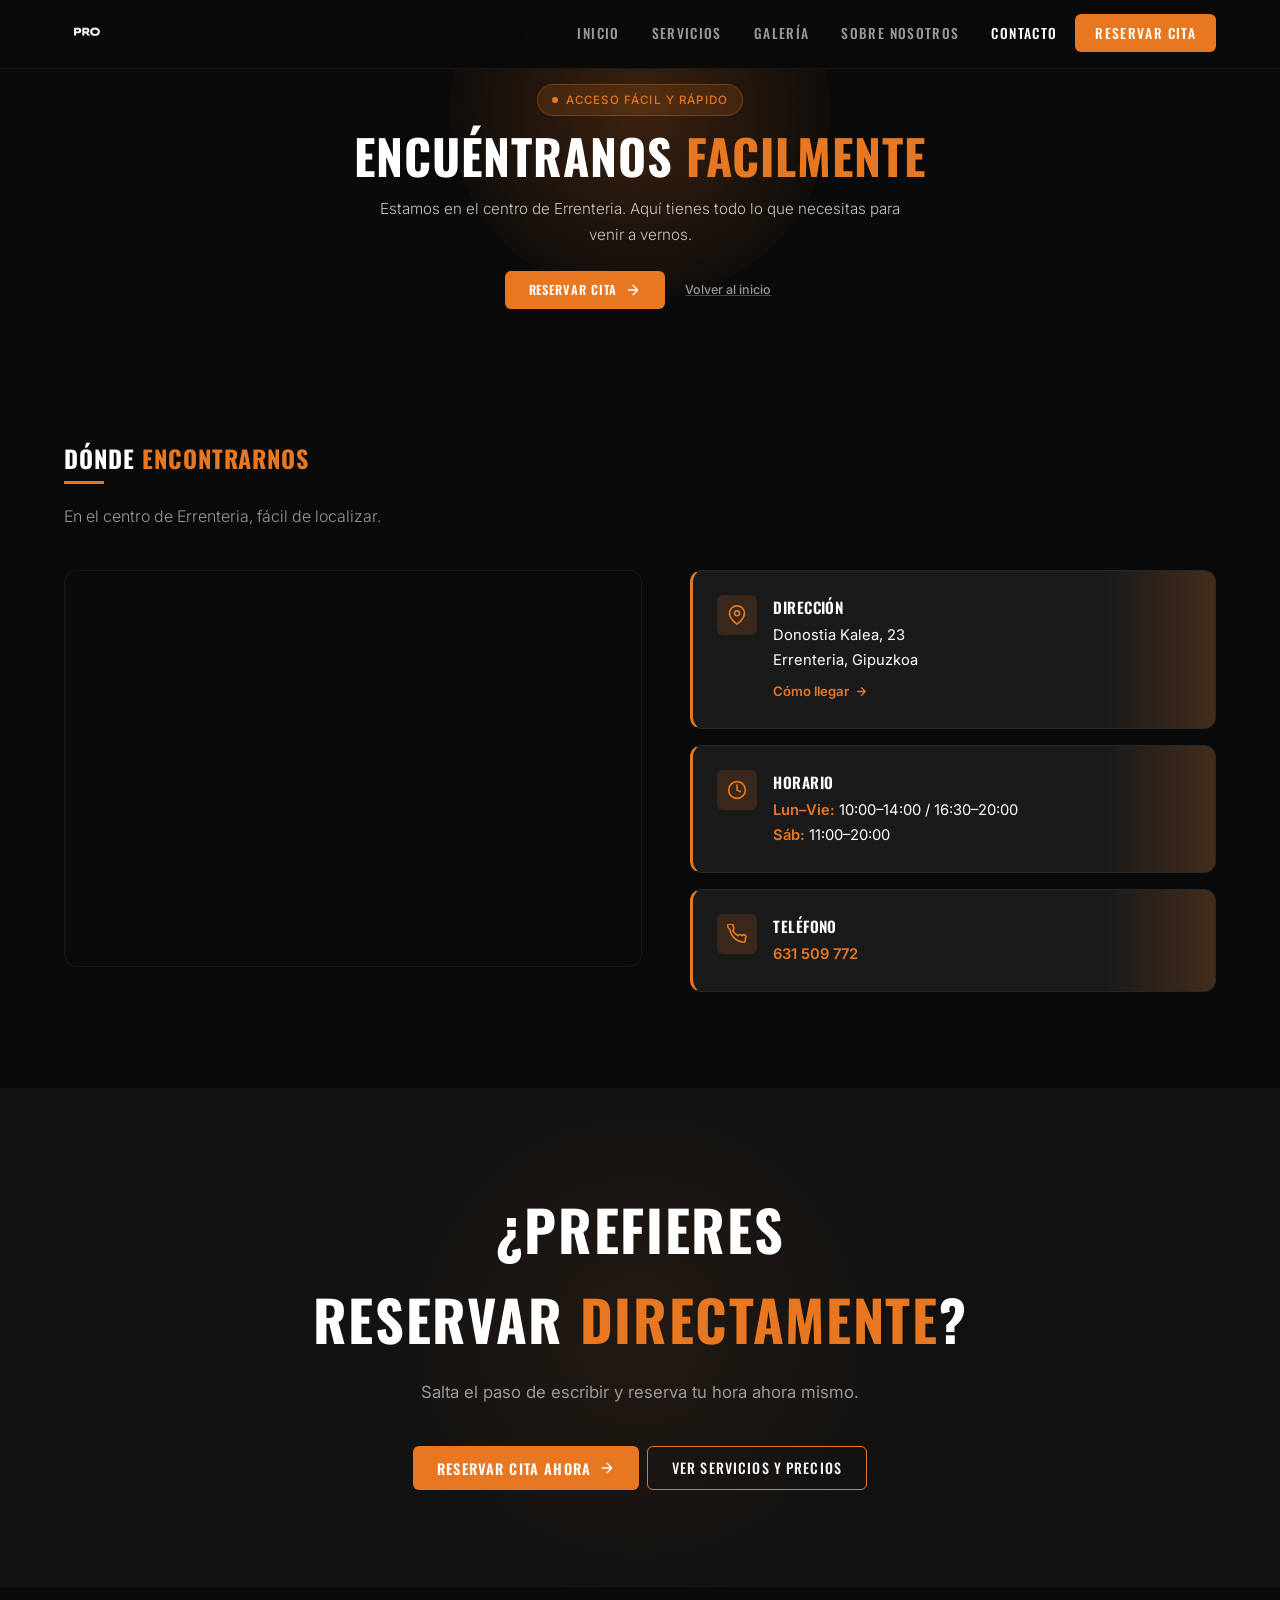
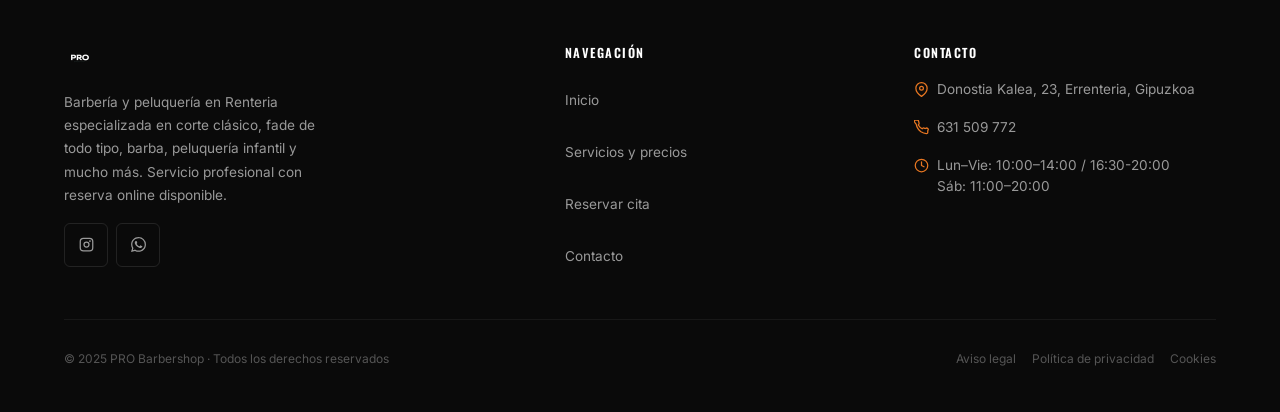
==== commit 2e31bcc4: "version final" ====
--- a/contacto.html
+++ b/contacto.html
@@ -5,6 +5,10 @@
   <meta name="viewport" content="width=device-width, initial-scale=1.0">
   <meta name="description" content="Contacta con PRO Barbershop en Errenteria. Dirección, horario, mapa y teléfono de nuestra barbería en Donostia Kalea 23, Gipuzkoa.">
   <meta name="theme-color" content="#0a0a0a">
+  <link rel="icon" type="image/x-icon" href="img/favicon.ico">
+  <link rel="icon" type="image/png" sizes="32x32" href="img/favicon-32x32.png">
+  <link rel="icon" type="image/png" sizes="192x192" href="img/favicon-192x192.png">
+  <link rel="apple-touch-icon" sizes="180x180" href="img/apple-touch-icon.png">
   <title>Contacto — PRO Barbershop | Barbería en Errenteria</title>
   <link rel="preconnect" href="https://fonts.googleapis.com">
   <link rel="preconnect" href="https://fonts.gstatic.com" crossorigin>
@@ -53,6 +57,7 @@
     <div class="header-pagina-glow" aria-hidden="true"></div>
     <div class="container">
       <div class="header-pagina-contenido">
+        <div class="hero-badge">Acceso fácil y rápido</div>
         <h1 class="hero-titulo header-pagina-titulo-compacto">
           Encuéntranos <span>facilmente</span>
         </h1>
--- a/css/styles.css
+++ b/css/styles.css
@@ -243,12 +243,12 @@
 }
 
 .nav-logo {
-  height: 32px;
+  height: 40px;
   width: auto;
 }
 
 @media (min-width: 1024px) {
-  .nav-logo { height: 38px; }
+  .nav-logo { height: 46px; }
 }
 
 /* Links de navegación — ocultos en móvil */
@@ -1532,6 +1532,7 @@
   justify-content: center;
   padding: var(--espacio-sm);
   cursor: zoom-out;
+  touch-action: none;
 }
 
 .lightbox.activo { display: flex; }
@@ -1993,6 +1994,19 @@
   align-items: flex-start;
   text-align: left;
   transition: background var(--transicion), border-color var(--transicion);
+  position: relative;
+  overflow: hidden;
+}
+
+.info-card::before {
+  content: '';
+  position: absolute;
+  top: 0;
+  right: 0;
+  bottom: 0;
+  width: 110px;
+  background: linear-gradient(to left, rgba(232,119,34,0.20) 0%, transparent 100%);
+  pointer-events: none;
 }
 
 @media (min-width: 1024px) {
@@ -2027,6 +2041,18 @@
   text-transform: uppercase;
   color: var(--blanco-puro);
   margin-bottom: 4px;
+}
+
+.info-card-texto {
+  font-size: 0.92rem;
+  color: var(--blanco-puro);
+  line-height: 1.7;
+  font-weight: 400;
+}
+
+.info-card-texto b {
+  color: var(--naranja);
+  font-weight: 600;
 }
 
 .reservar-nota {
@@ -2245,4 +2271,11 @@
   font-size: 0.88rem;
   color: var(--gris-claro);
   margin-bottom: var(--espacio-sm);
+}
+
+/*Boton tarjetas sobre-nosotros*/
+
+.seccion-cta-secundario {
+  text-align: center;
+  margin-top: var(--espacio-lg);
 }
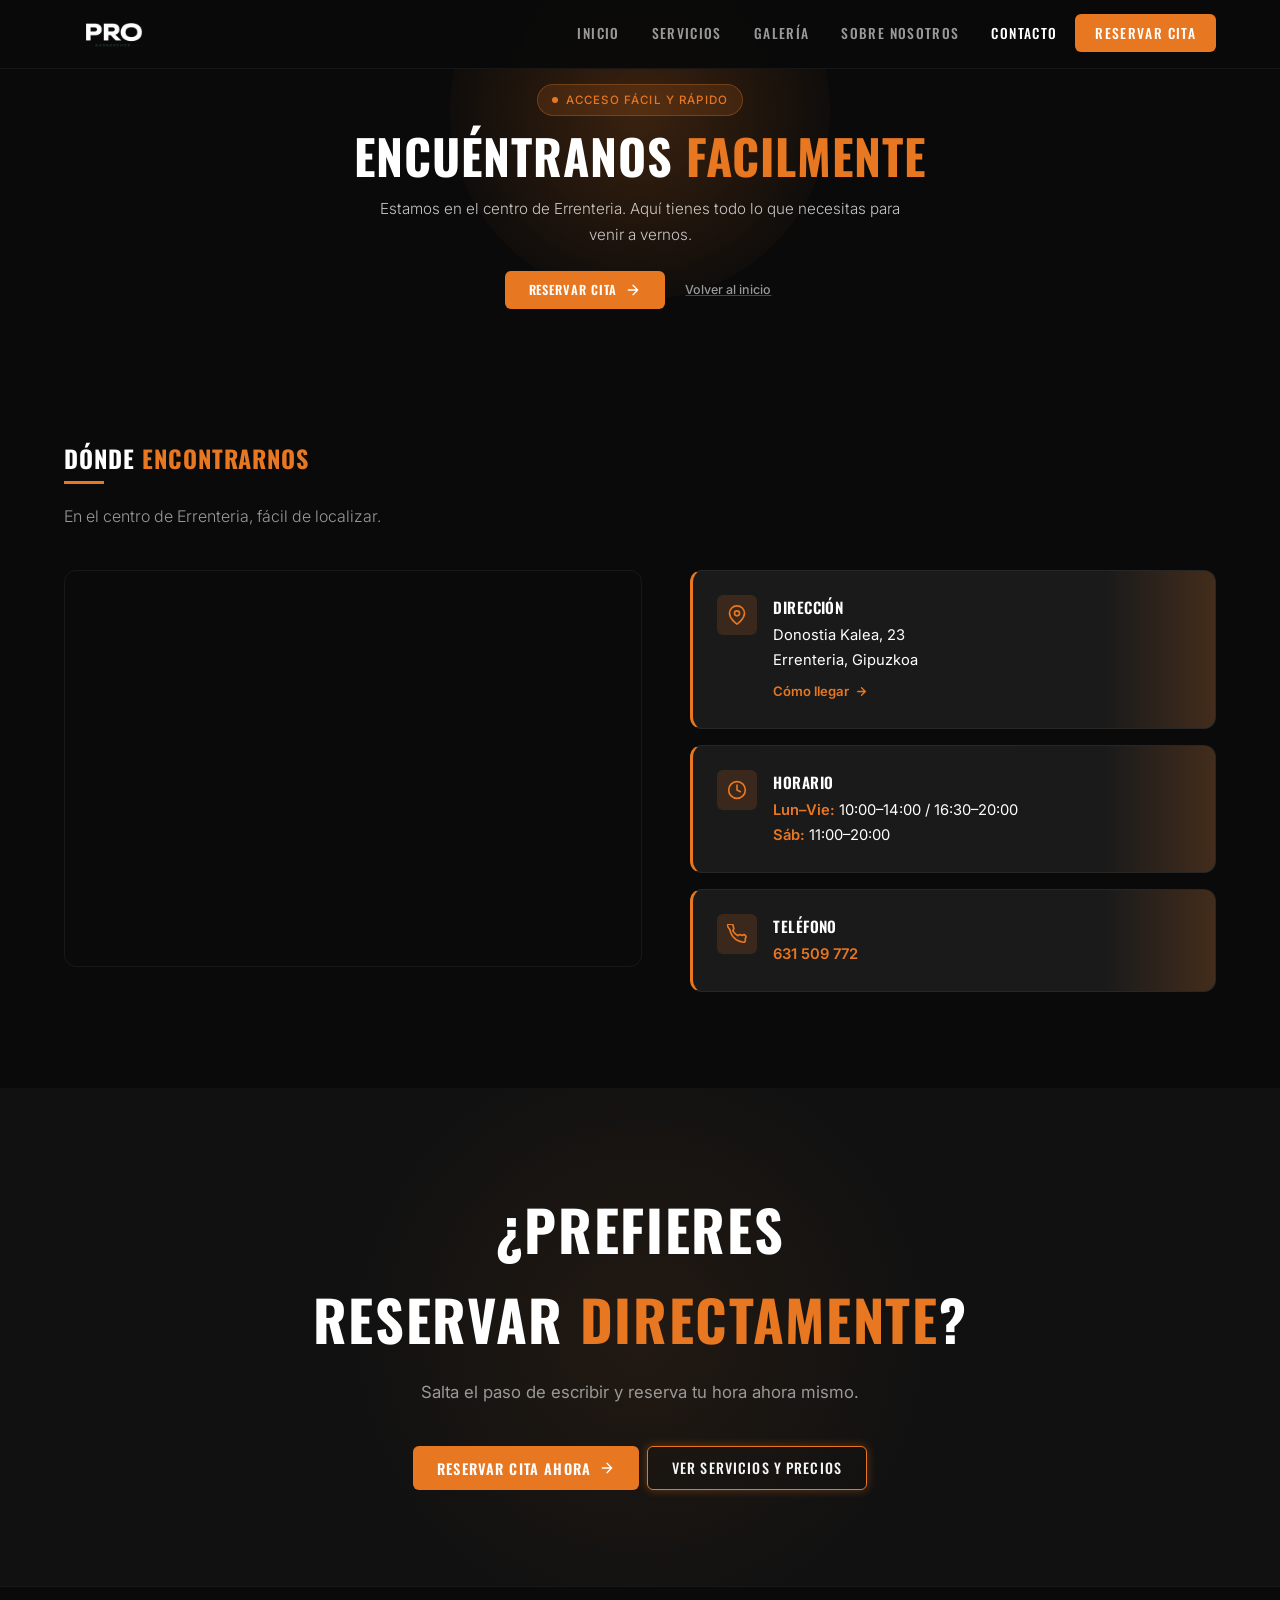
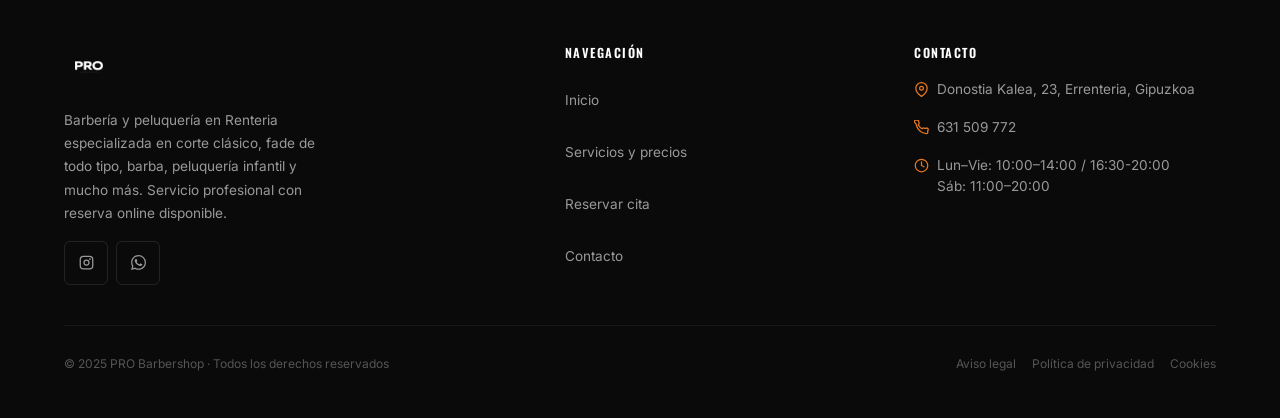
==== commit 44561ff0: "Versión final para enseñar, pasar a producción" ====
--- a/contacto.html
+++ b/contacto.html
@@ -5,6 +5,49 @@
   <meta name="viewport" content="width=device-width, initial-scale=1.0">
   <meta name="description" content="Contacta con PRO Barbershop en Errenteria. Dirección, horario, mapa y teléfono de nuestra barbería en Donostia Kalea 23, Gipuzkoa.">
   <meta name="theme-color" content="#0a0a0a">
+  <script type="application/ld+json">
+{
+  "@context": "https://schema.org",
+  "@type": "HairSalon",
+  "@id": "https://probarbershoperrenteria.com/#negocio",
+  "name": "PRO Barbershop",
+  "image": "https://probarbershoperrenteria.com/img/logo-barber-pro.png",
+  "url": "https://probarbershoperrenteria.com/",
+  "telephone": "+34631509772",
+  "priceRange": "€€",
+  "address": {
+    "@type": "PostalAddress",
+    "streetAddress": "Donostia Kalea, 23",
+    "addressLocality": "Errenteria",
+    "addressRegion": "Gipuzkoa",
+    "postalCode": "20100",
+    "addressCountry": "ES"
+  },
+  "openingHoursSpecification": [
+    {
+      "@type": "OpeningHoursSpecification",
+      "dayOfWeek": ["Monday", "Tuesday", "Wednesday", "Thursday", "Friday"],
+      "opens": "10:00",
+      "closes": "14:00"
+    },
+    {
+      "@type": "OpeningHoursSpecification",
+      "dayOfWeek": ["Monday", "Tuesday", "Wednesday", "Thursday", "Friday"],
+      "opens": "16:30",
+      "closes": "20:00"
+    },
+    {
+      "@type": "OpeningHoursSpecification",
+      "dayOfWeek": "Saturday",
+      "opens": "11:00",
+      "closes": "20:00"
+    }
+  ],
+  "sameAs": [
+    "https://www.instagram.com/m__mkd"
+  ]
+}
+</script>
   <link rel="icon" type="image/x-icon" href="img/favicon.ico">
   <link rel="icon" type="image/png" sizes="32x32" href="img/favicon-32x32.png">
   <link rel="icon" type="image/png" sizes="192x192" href="img/favicon-192x192.png">
--- a/css/styles.css
+++ b/css/styles.css
@@ -203,6 +203,7 @@
   cursor: pointer;
   transition: border-color var(--transicion), color var(--transicion);
   -webkit-tap-highlight-color: transparent;
+  box-shadow: 0 0 10px rgba(232,119,34,0.37);
 }
 
 .btn-secundario:active {
@@ -236,6 +237,7 @@
   justify-content: space-between;
   /* Altura mínima táctil en móvil */
   height: 60px;
+  overflow: hidden;
 }
 
 @media (min-width: 1024px) {
@@ -243,12 +245,14 @@
 }
 
 .nav-logo {
-  height: 40px;
+  height: 70px;
   width: auto;
-}
-
-@media (min-width: 1024px) {
-  .nav-logo { height: 46px; }
+  display: block;
+  transform: translateY(3px);
+}
+
+@media (min-width: 1024px) {
+  .nav-logo { height: 100px; }
 }
 
 /* Links de navegación — ocultos en móvil */
@@ -1342,12 +1346,12 @@
 }
 
 .footer-logo {
-  height: 28px;
+  height: 44px;
   margin-bottom: var(--espacio-sm);
 }
 
 @media (min-width: 768px) {
-  .footer-logo { height: 32px; }
+  .footer-logo { height: 50px; }
 }
 
 .footer-desc {
@@ -2199,6 +2203,18 @@
   color: var(--gris-medio);
 }
 
+.extras-compacta {
+  padding-top: var(--espacio-lg);
+  padding-bottom: var(--espacio-lg);
+}
+
+@media (min-width: 1024px) {
+  .extras-compacta {
+    padding-top: 56px;
+    padding-bottom: 56px;
+  }
+}
+
 /* ============================================
    CONTACTO — mapa + datos
    ============================================ */
